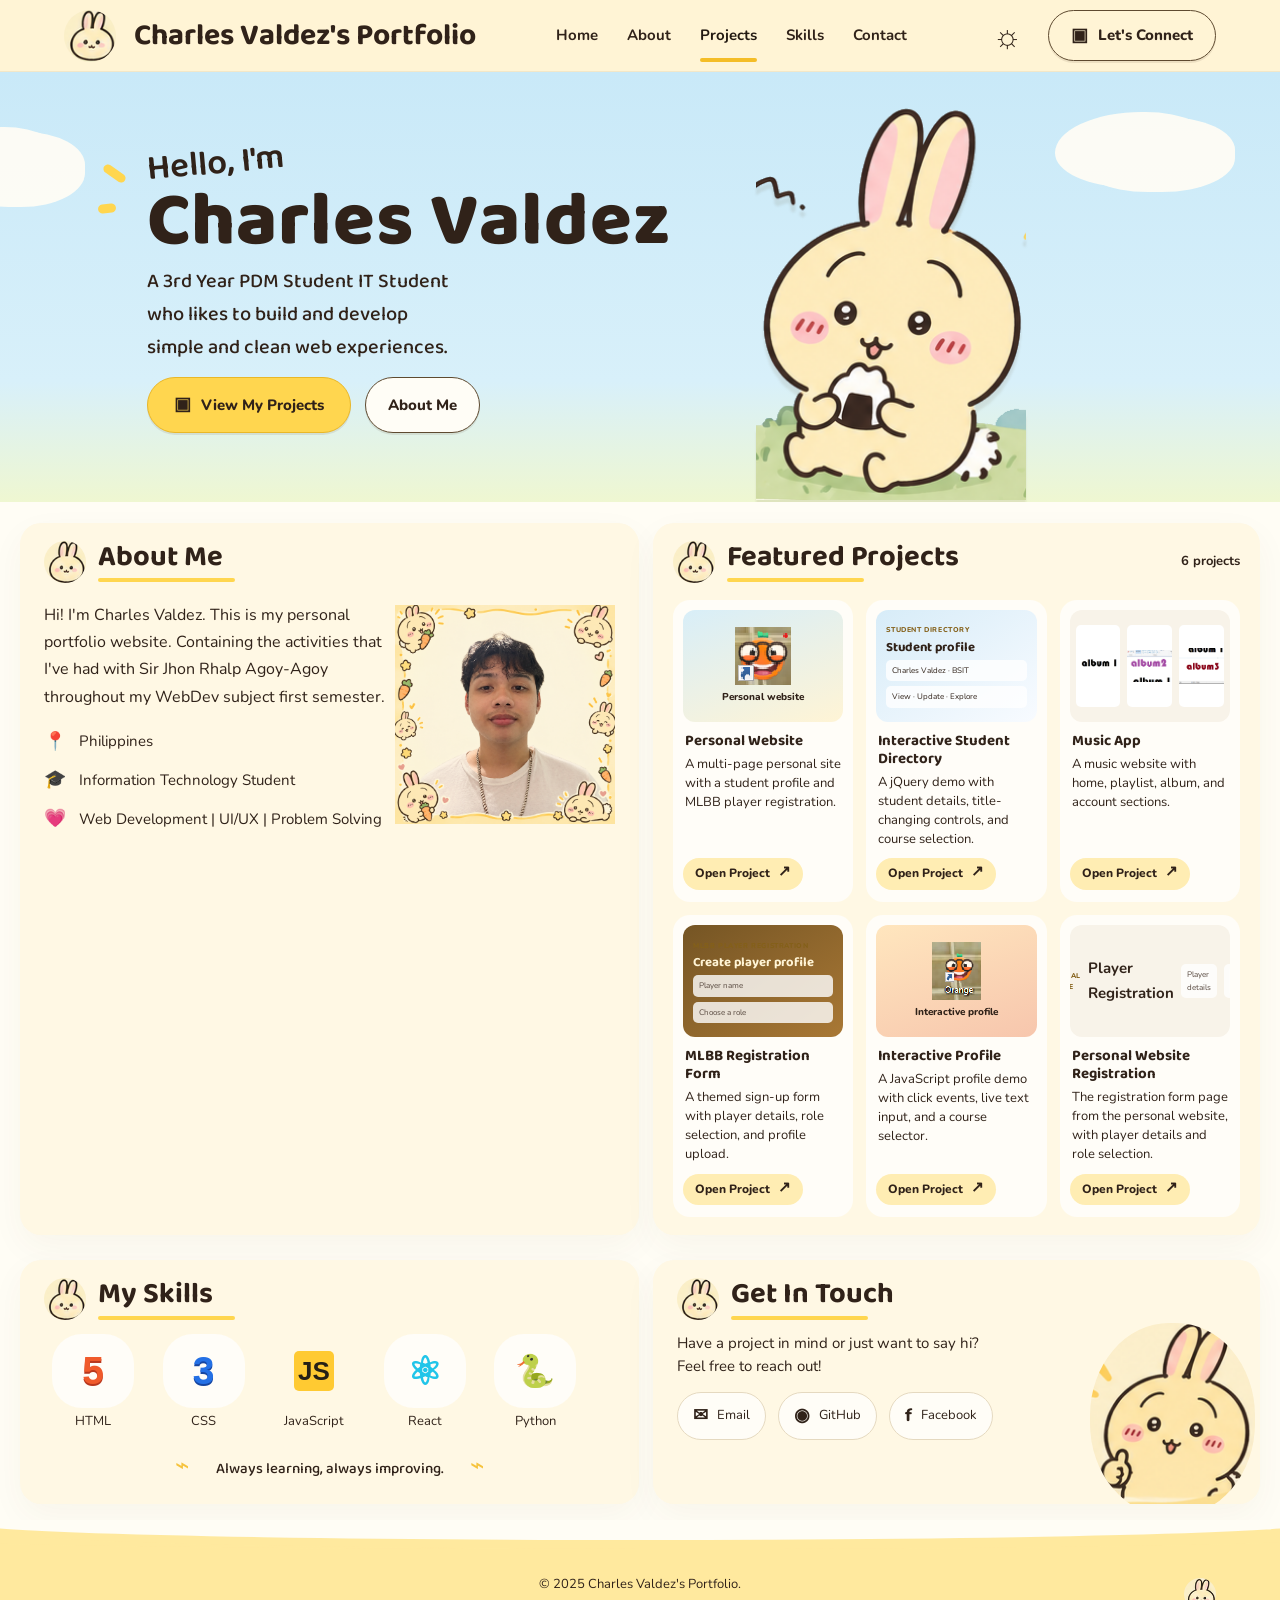
==== usagi-portfolio/index.html @ b6baafef "Add files via upload" ====
<!doctype html>
<html lang="en">
  <head>
    <meta charset="utf-8">
    <meta name="viewport" content="width=device-width,initial-scale=1">
    <meta name="theme-color" content="#fff4d5">
    <meta name="description" content="Charles Valdez's pastel portfolio — a passionate developer who loves building simple, clean, useful web experiences.">
    <title>Charles Valdez's Portfolio</title>
    <link rel="preconnect" href="https://fonts.googleapis.com">
    <link rel="preconnect" href="https://fonts.gstatic.com" crossorigin>
    <link href="https://fonts.googleapis.com/css2?family=Baloo+2:wght@400;500;600;700;800&family=Nunito:wght@400;500;600;700;800&display=swap" rel="stylesheet">
    <link rel="stylesheet" href="styles.css">
  </head>
  <body>
    <header class="site-header"><a class="brand" href="#home"><img src="assets/usagi-logo.png" alt=""><span>Charles Valdez's Portfolio</span></a><button class="menu-toggle" aria-label="Open navigation" aria-expanded="false"><span></span><span></span><span></span></button>
      <nav class="nav" aria-label="Main navigation"><a class="active" href="#home">Home</a><a href="#about">About</a><a href="#projects">Projects</a><a href="#skills">Skills</a><a href="#contact">Contact</a></nav>
      <div class="header-actions"><button class="theme-toggle" aria-label="Toggle dark mode" title="Toggle dark mode">☼</button><a class="pill connect" href="#contact"><span class="briefcase">▣</span> Let's Connect</a></div>
    </header>
    <main id="home">
      <section class="hero">
        <div class="hero-copy"><span class="spark spark-one"></span><span class="spark spark-two"></span>
          <p class="eyebrow">Hello, I'm</p>
          <h1>Charles Valdez</h1>
          <p class="intro">
            A 3rd Year PDM Student IT Student<br class="desktop"> who likes to build and develop<br class="desktop">simple and clean web experiences.
          </p>
          <div class="hero-buttons"><a class="pill primary" href="#projects"><span class="briefcase">▣</span> View My Projects</a><a class="pill" href="#about">About Me</a></div>
        </div>
        <img class="hero-usagi" src="assets/usagi-hero.png" alt="Usagi holding a rice ball"></section>
      <div class="content-grid">
        <section class="panel about-panel" id="about">
          <div class="section-title"><img src="assets/usagi-logo.png" alt="">
            <div>
              <h2>About Me</h2>
              <span class="underline"></span></div>
          </div>
          <div class="about-content">
            <div>
              <p>Hi! I'm Charles Valdez. This is my personal portfolio website. Containing the activities that I've had with Sir Jhon Rhalp Agoy-Agoy throughout my WebDev subject first semester.</p>
              <ul class="facts">
                <li><span>📍</span> Philippines
                </li>
                <li><span>🎓</span> Information Technology Student
                </li>
                <li><span>💗</span> Web Development | UI/UX | Problem Solving
                </li>
              </ul>
            </div>
            <img src="assets/2ade667f-fbb0-4950-a310-0f967812a03e.png" alt="Usagi working on a laptop"></div>
        </section>
        <section class="panel projects-panel" id="projects">
          <div class="section-title"><img src="assets/usagi-logo.png" alt="">
            <div>
              <h2>Featured Projects</h2>
              <span class="underline"></span></div>
            <span class="view-all">6 projects</span></div>
          <div class="projects" id="projects-list">
            <article class="project-card">
              <div class="project-art preview-personal">
                <img class="preview-app-icon" src="projects/personal-website/idol.png" alt="" loading="lazy">
                <span>Personal website</span>
              </div>
              <h3>Personal Website</h3>
              <p>A multi-page personal site with a student profile and MLBB player registration.</p>
              <a class="small-pill" href="projects/personal-website/Home.html" target="_blank" rel="noreferrer">Open Project <span>↗</span></a>
            </article>
            <article class="project-card">
              <div class="project-art preview-directory">
                <span class="preview-kicker">STUDENT DIRECTORY</span>
                <strong>Student profile</strong>
                <span class="preview-line">Charles Valdez · BSIT</span>
                <span class="preview-line">View · Update · Explore</span>
              </div>
              <h3>Interactive Student Directory</h3>
              <p>A jQuery demo with student details, title-changing controls, and course selection.</p>
              <a class="small-pill" href="projects/student-directory/index.html" target="_blank" rel="noreferrer">Open Project <span>↗</span></a>
            </article>
            <article class="project-card">
              <div class="project-art preview-albums">
                <img src="projects/music-app/album1.png" alt="" loading="lazy">
                <img src="projects/music-app/album2.png" alt="" loading="lazy">
                <img src="projects/music-app/album3.png" alt="" loading="lazy">
              </div>
              <h3>Music App</h3>
              <p>A music website with home, playlist, album, and account sections.</p>
              <a class="small-pill" href="projects/music-app/home.html" target="_blank" rel="noreferrer">Open Project <span>↗</span></a>
            </article>
            <article class="project-card">
              <div class="project-art preview-registration">
                <span class="preview-kicker">MLBB PLAYER REGISTRATION</span>
                <strong>Create player profile</strong>
                <span class="form-preview-field">Player name</span>
                <span class="form-preview-field">Choose a role</span>
              </div>
              <h3>MLBB Registration Form</h3>
              <p>A themed sign-up form with player details, role selection, and profile upload.</p>
              <a class="small-pill" href="projects/mlbb-registration/Registration.html" target="_blank" rel="noreferrer">Open Project <span>↗</span></a>
            </article>
            <article class="project-card">
              <div class="project-art preview-profile">
                <img class="preview-app-icon" src="projects/interactive-profile/cute.png" alt="" loading="lazy">
                <span>Interactive profile</span>
              </div>
              <h3>Interactive Profile</h3>
              <p>A JavaScript profile demo with click events, live text input, and a course selector.</p>
              <a class="small-pill" href="projects/interactive-profile/Valdez.html" target="_blank" rel="noreferrer">Open Project <span>↗</span></a>
            </article>
            <article class="project-card">
              <div class="project-art preview-albums">
                <span class="preview-kicker">PERSONAL WEBSITE</span>
                <strong>Player Registration</strong>
                <span class="form-preview-field">Player details</span>
                <span class="form-preview-field">Choose a role</span>
              </div>
              <h3>Personal Website Registration</h3>
              <p>The registration form page from the personal website, with player details and role selection.</p>
              <a class="small-pill" href="projects/personal-website/Registration.html" target="_blank" rel="noreferrer">Open Project <span>↗</span></a>
            </article>
          </div>
        </section>
        <section class="panel skills-panel" id="skills">
          <div class="section-title"><img src="assets/usagi-logo.png" alt="">
            <div>
              <h2>My Skills</h2>
              <span class="underline"></span></div>
          </div>
          <div class="skills">
            <div class="skill"><span class="skill-icon html">5</span><span>HTML</span></div>
            <div class="skill"><span class="skill-icon css">3</span><span>CSS</span></div>
            <div class="skill"><span class="skill-icon js">JS</span><span>JavaScript</span></div>
            <div class="skill"><span class="skill-icon react">⚛</span><span>React</span></div>
            <div class="skill"><span class="skill-icon python">🐍</span><span>Python</span></div>
          </div>
          <p class="learning"><span>⌁</span> Always learning, always improving. <span>⌁</span></p>
        </section>
        <section class="panel contact-panel" id="contact">
          <div class="section-title"><img src="assets/usagi-logo.png" alt="">
            <div>
              <h2>Get In Touch</h2>
              <span class="underline"></span></div>
          </div>
          <p>
            Have a project in mind or just want to say hi?<br>Feel free to reach out!
          </p>
          <div class="contact-links"><a href="https://mail.google.com/mail/?view=cm&amp;fs=1&amp;to=charlesjuliannvaldez22%40gmail.com" target="_blank" rel="noreferrer"><span>✉</span> Email</a><a href="https://github.com/sijeu" target="_blank" rel="noreferrer"><span>◉</span> GitHub</a><a href="https://www.facebook.com/charlesnevatrippin" target="_blank" rel="noreferrer"><span>f</span> Facebook</a></div>
          <img class="contact-usagi" src="assets/usagi-contact.png" alt="Usagi waving hello"></section>
      </div>
    </main>
    <footer>
      <div class="footer-hills"></div>
      <p>
        © 2025 Charles Valdez's Portfolio.
      </p>
      <div class="footer-icons"><img src="assets/usagi-logo.png" alt=""></div>
    </footer>
    <script src="script.js"></script></body>
</html>
---- usagi-portfolio/styles.css ----
:root {
  --cream: #fff4d5;
  --paper: #fffdf5;
  --ink: #302219;
  --gold: #ffd64f;
  --gold-deep: #f4bd27;
  --sky: #cceafa;
  --panel: #fff8e4;
  --line: #e6d7b6;
  --muted: #594a40;
  --shadow: 0 12px 35px #6046190b;
}

* {
  box-sizing: border-box;
}

html {
  scroll-behavior: smooth;
  scroll-padding-top: 88px;
}

body {
  margin: 0;
  background: var(--paper);
  color: var(--ink);
  font-family: Nunito, Arial, sans-serif;
  font-size: 15px;
  line-height: 1.65;
}

.site-header {
  height: 72px;
  position: sticky;
  z-index: 10;
  top: 0;
  background: var(--cream);
  display: flex;
  align-items: center;
  padding: 0 max(calc((100vw - 1240px)/2), 5%);
  gap: 34px;
  border-bottom: 1px solid #f2e7c8;
}

.brand {
  display: flex;
  align-items: center;
  gap: 18px;
  text-decoration: none;
  color: var(--ink);
  white-space: nowrap;
  font: 700 30px 'Baloo 2', sans-serif;
}

.brand img {
  width: 52px;
  height: 52px;
  object-fit: cover;
  border-radius: 50%;
}

.nav {
  display: flex;
  align-items: center;
  gap: 29px;
  margin: auto;
  font-weight: 700;
}

.nav a {
  position: relative;
  color: var(--ink);
  text-decoration: none;
  padding: 22px 0;
}

.nav a:hover, .nav a.active {
  color: #221911;
}

.nav a.active:after {
  content: "";
  position: absolute;
  bottom: 8px;
  height: 4px;
  border-radius: 5px;
  background: var(--gold-deep);
  left: 0;
  right: 0;
}

.header-actions {
  display: flex;
  align-items: center;
  gap: 20px;
}

.theme-toggle {
  border: 0;
  background: transparent;
  color: var(--ink);
  font-size: 32px;
  line-height: 1;
  cursor: pointer;
}

.pill {
  display: inline-flex;
  align-items: center;
  gap: 10px;
  text-decoration: none;
  color: var(--ink);
  border: 1.5px solid #5e4a30;
  border-radius: 99px;
  padding: 10px 22px;
  background: #fffdf6;
  font-weight: 800;
  box-shadow: 0 2px 0 #4f38251a;
}

.connect {
  background: transparent;
}

.briefcase {
  font-size: 18px;
}

.menu-toggle {
  display: none;
}

.hero {
  height: 430px;
  position: relative;
  overflow: hidden;
  background: linear-gradient(180deg, #c9e9f8 0%, #d8f0fa 72%, #eff7d1 100%);
  display: flex;
  align-items: center;
  padding: 20px max(calc((100vw - 1200px)/2 + 105px), 11.5%);
}

.hero:before, .hero:after {
  content: "";
  position: absolute;
  width: 140px;
  height: 75px;
  border-radius: 60% 48% 50% 50%;
  background: #fffdf5;
  opacity: .94;
  filter: drop-shadow(20px 5px 0 #fffdf5);
  top: 55px;
  left: -75px;
}

.hero:after {
  width: 160px;
  left: auto;
  right: 65px;
  top: 40px;
}

.hero-copy {
  position: relative;
  z-index: 2;
}

.eyebrow {
  font: 600 35px 'Baloo 2', sans-serif;
  margin: 0 0 -12px;
  transform: rotate(-5deg);
  transform-origin: left;
}

.hero h1 {
  font: 800 76px/.98 'Baloo 2', sans-serif;
  margin: 0 0 6px;
  letter-spacing: 1px;
}

.intro {
  font: 500 20px/1.65 'Baloo 2', sans-serif;
  margin: 0 0 13px;
}

.hero-buttons {
  display: flex;
  gap: 14px;
}

.primary {
  background: var(--gold);
  border-color: #e9b729;
  padding: 12px 26px;
}

.hero-usagi {
  position: absolute;
  z-index: 1;
  width: 292px;
  height: 400px;
  object-fit: contain;
  right: 19%;
  bottom: 2px;
  filter: drop-shadow(0 7px 1px #5b45221a);
}

.spark {
  position: absolute;
  background: var(--gold);
  width: 25px;
  height: 9px;
  border-radius: 9px;
  transform: rotate(35deg);
  left: -45px;
  top: 28px;
}

.spark-two {
  left: -49px;
  top: 63px;
  transform: rotate(-7deg);
  width: 18px;
}

.content-grid {
  max-width: 1240px;
  margin: 0 auto;
  padding: 21px 0 16px;
  display: grid;
  grid-template-columns: 1.02fr 1fr;
  gap: 25px 14px;
}

.panel {
  border-radius: 21px;
  background: var(--panel);
  padding: 18px 24px;
  position: relative;
  overflow: hidden;
  box-shadow: var(--shadow);
  scroll-margin-top: 88px;
}

.about-panel, .projects-panel {
  min-height: 337px;
}

.section-title {
  display: flex;
  align-items: center;
  gap: 12px;
  margin-bottom: 12px;
}

.section-title>img {
  height: 42px;
  width: 42px;
  object-fit: cover;
  border-radius: 50%;
}

.section-title h2 {
  font: 700 29px/1.1 'Baloo 2', sans-serif;
  margin: 0;
}

.underline {
  display: block;
  width: 137px;
  height: 4px;
  border-radius: 4px;
  background: var(--gold);
  margin-top: 5px;
}

.about-content {
  display: grid;
  grid-template-columns: 1.25fr .8fr;
  gap: 8px;
  align-items: center;
}

.about-content p {
  font-size: 16px;
  line-height: 1.7;
  margin: 7px 0 16px;
}

.about-content>img {
  width: 100%;
  height: 235px;
  object-fit: contain;
  mix-blend-mode: multiply;
}

.facts {
  padding: 0;
  margin: 0;
  list-style: none;
  display: grid;
  gap: 9px;
}

.facts li {
  display: flex;
  align-items: center;
  gap: 13px;
}

.facts li span {
  font-size: 18px;
}

.projects-panel {
  padding: 18px 20px;
}

.projects-panel .section-title {
  margin-bottom: 17px;
}

.view-all {
  margin-left: auto;
  white-space: nowrap;
  text-decoration: none;
  color: var(--ink);
  font-size: 13px;
  font-weight: 700;
}

.view-all span {
  font-size: 20px;
  margin-left: 7px;
}

.projects {
  display: grid;
  grid-template-columns: repeat(3, minmax(0, 1fr));
  gap: 13px;
}

.project-card {
  background: #fffdf8;
  border-radius: 17px;
  padding: 10px 10px 12px;
  min-width: 0;
  display: flex;
  flex-direction: column;
}

.project-art {
  height: 112px;
  border-radius: 12px;
  position: relative;
  overflow: hidden;
  display: flex;
  align-items: center;
  justify-content: center;
}

.preview-personal, .preview-profile {
  flex-direction: column;
  gap: 4px;
  color: #302219;
  font-size: 10px;
  font-weight: 800;
}

.preview-personal {
  background: linear-gradient(160deg, #d8eef8, #fff4d5);
}

.preview-profile {
  background: linear-gradient(160deg, #ffe6be, #f7c6ad);
}

.preview-app-icon {
  width: 58px;
  height: 58px;
  object-fit: contain;
  image-rendering: pixelated;
}

.preview-directory {
  align-items: stretch;
  flex-direction: column;
  gap: 5px;
  padding: 10px;
  color: #302219;
  background: linear-gradient(145deg, #d7ecf8, #f8fbff);
}

.preview-kicker {
  color: #846019;
  font-size: 7px;
  font-weight: 800;
  letter-spacing: .6px;
}

.preview-directory strong, .preview-registration strong {
  font: 700 13px/1.1 'Baloo 2', sans-serif;
}

.preview-line, .form-preview-field {
  padding: 4px 6px;
  border-radius: 5px;
  background: #ffffffcc;
  font-size: 8px;
}

.preview-albums {
  gap: 7px;
  padding: 8px;
  background: #f8f3e9;
}

.preview-albums img {
  width: 31%;
  height: 86%;
  object-fit: contain;
  border-radius: 5px;
  background: white;
}

.preview-registration {
  align-items: stretch;
  flex-direction: column;
  gap: 5px;
  padding: 10px;
  color: #fff4d5;
  background: linear-gradient(145deg, #755524, #a97835);
}

.form-preview-field {
  color: #594a40;
}

.project-card h3 {
  font: 700 15px/1.2 'Baloo 2', sans-serif;
  margin: 10px 2px 5px;
}

.project-card p {
  font-size: 13px;
  line-height: 1.45;
  margin: 0 2px 10px;
  min-height: 72px;
}

.small-pill {
  display: inline-flex;
  align-self: flex-start;
  gap: 8px;
  background: #ffedb3;
  border-radius: 99px;
  padding: 6px 12px;
  text-decoration: none;
  color: var(--ink);
  font-size: 12px;
  font-weight: 800;
  margin-top: auto;
}

.small-pill span {
  font-size: 15px;
  line-height: 1;
}

.skills-panel, .contact-panel {
  min-height: 226px;
}

.skills-panel {
  padding: 18px 24px;
}

.skills {
  display: flex;
  justify-content: space-between;
  max-width: 540px;
  gap: 12px;
  padding: 2px 8px;
}

.skill {
  display: grid;
  justify-items: center;
  gap: 3px;
  font-size: 13px;
}

.skill-icon {
  width: 82px;
  height: 74px;
  border-radius: 30px;
  background: #fffdf8;
  display: grid;
  place-items: center;
  font: bold 39px Arial, sans-serif;
}

.html {
  color: #f05a2b;
  text-shadow: 0 2px #b8371d;
}

.css {
  color: #2470e5;
  text-shadow: 0 2px #1645a0;
}

.js {
  font-size: 26px;
  background: #ffca32;
  color: #252016;
  width: 40px;
  height: 40px;
  border-radius: 5px;
  margin: 17px 21px;
}

.react {
  color: #21c5e9;
}

.python {
  font-size: 32px;
}

.learning {
  text-align: center;
  margin: 12px 0 0;
  font: 500 15px 'Baloo 2', sans-serif;
}

.learning span {
  color: #f6c33c;
  font-size: 24px;
  padding: 0 24px;
}

.contact-panel {
  padding: 18px 24px;
}

.contact-panel>p {
  margin: 7px 0 15px;
  line-height: 1.5;
}

.contact-links {
  display: flex;
  gap: 12px;
}

.contact-links a {
  display: inline-flex;
  align-items: center;
  gap: 9px;
  text-decoration: none;
  color: var(--ink);
  font-size: 13px;
  background: #fffdf7;
  border: 1px solid #e5d9c0;
  border-radius: 99px;
  padding: 8px 15px;
  position: relative;
  z-index: 2;
}

.contact-links a span {
  font-size: 18px;
  font-weight: 800;
}

.contact-usagi {
  position: absolute;
  width: 165px;
  height: 193px;
  object-fit: cover;
  object-position: center;
  border-radius: 48%;
  right: 5px;
  bottom: -12px;
  mix-blend-mode: multiply;
}

footer {
  height: 100px;
  position: relative;
  background: #ffe99e;
  display: grid;
  place-items: center;
  overflow: hidden;
  margin-top: 0;
}

footer p {
  position: relative;
  z-index: 1;
  font-size: 13px;
  margin: 30px 0 0;
}

footer p span {
  color: #f46a68;
  font-size: 18px;
}

.footer-hills {
  position: absolute;
  left: -3%;
  right: -3%;
  height: 34px;
  top: -14px;
  background: var(--paper);
  border-radius: 0 0 50% 50%;
  box-shadow: 70px 12px 0 -3px #ffe99e, -100px 13px 0 -4px #ffe99e;
}

.footer-icons {
  position: absolute;
  right: 5%;
  bottom: 10px;
  display: flex;
  align-items: center;
  gap: 6px;
}

.footer-icons img {
  height: 32px;
  width: 32px;
  border-radius: 50%;
}

.footer-icons span {
  font-size: 22px;
}

body.dark {
  --cream: #302c35;
  --paper: #25242a;
  --ink: #f9efdc;
  --panel: #35323a;
  --muted: #e3d9c8;
  --line: #5b5360;
  background: var(--paper);
}

body.dark .site-header, body.dark .panel {
  border-color: #48434d;
}

body.dark .project-card, body.dark .pill, body.dark .contact-links a {
  background: #403c45;
  color: var(--ink);
  border-color: #625a67;
}

body.dark .hero {
  filter: saturate(.8) brightness(.8);
}

body.dark .section-title img {
  mix-blend-mode: normal;
}

body.dark footer {
  background: #49424b;
}

body.dark .footer-hills {
  background: var(--paper);
}

@media(max-width:1100px) {
  .site-header {
    gap: 20px;
    padding-inline: 3%;
  }

  .brand {
    font-size: 25px;
    gap: 10px;
  }

  .nav {
    gap: 18px;
  }

  .content-grid {
    padding-inline: 20px;
  }

  .hero-usagi {
    right: 12%;
  }

  .project-art {
    height: 90px;
  }

  .project-card {
    padding: 8px;
  }

  .project-card h3 {
    font-size: 13px;
  }

  .project-card p {
    font-size: 12px;
  }
}

@media(max-width:760px) {
  html {
    scroll-padding-top: 70px;
  }

  .site-header {
    height: 66px;
    padding: 0 18px;
    gap: 10px;
  }

  .brand {
    font-size: 23px;
    gap: 9px;
    margin-right: auto;
  }

  .brand img {
    width: 42px;
    height: 42px;
  }

  .menu-toggle {
    display: grid;
    border: 0;
    background: none;
    gap: 5px;
    padding: 8px;
  }

  .menu-toggle span {
    height: 2px;
    width: 23px;
    background: var(--ink);
    border-radius: 3px;
  }

  .nav {
    display: none;
    position: absolute;
    left: 0;
    right: 0;
    top: 65px;
    margin: 0;
    padding: 8px 20px 16px;
    background: var(--cream);
    box-shadow: 0 12px 16px #4a371b18;
    flex-direction: column;
    gap: 0;
    align-items: stretch;
  }

  .nav.open {
    display: flex;
  }

  .nav a {
    padding: 10px 5px;
  }

  .nav a.active:after {
    left: 5px;
    right: auto;
    width: 40px;
    bottom: 5px;
  }

  .header-actions {
    gap: 8px;
  }

  .theme-toggle {
    font-size: 26px;
  }

  .connect {
    display: none;
  }

  .hero {
    height: auto;
    min-height: 590px;
    padding: 52px 8% 305px;
    align-items: flex-start;
  }

  .hero h1 {
    font-size: 65px;
  }

  .eyebrow {
    font-size: 29px;
  }

  .intro {
    font-size: 18px;
  }

  .hero-usagi {
    width: 242px;
    height: 300px;
    right: calc(50% - 120px);
    bottom: 0;
  }

  .content-grid {
    display: flex;
    flex-direction: column;
    padding: 15px;
    gap: 14px;
  }

  .panel {
    padding: 17px;
    border-radius: 18px;
  }

  .about-panel, .projects-panel {
    min-height: unset;
  }

  .about-content {
    grid-template-columns: 1fr .75fr;
  }

  .about-content p {
    font-size: 14px;
  }

  .about-content>img {
    height: 190px;
  }

  .facts {
    font-size: 13px;
  }

  .facts li {
    gap: 8px;
  }

  .projects-panel {
    padding: 16px 12px;
  }

  .projects {
    gap: 8px;
    grid-template-columns: repeat(2, minmax(0, 1fr));
  }

  .project-card {
    padding: 7px;
  }

  .project-art {
    height: 83px;
  }

  .project-card h3 {
    font-size: 12px;
    white-space: normal;
  }

  .project-card p {
    font-size: 11px;
    min-height: 48px;
  }

  .small-pill {
    font-size: 10px;
    padding: 5px 8px;
  }

  .skills-panel, .contact-panel {
    min-height: unset;
  }

  .skill-icon {
    width: 58px;
    height: 54px;
    border-radius: 20px;
    font-size: 30px;
  }

  .js {
    width: 34px;
    height: 34px;
    margin: 10px 12px;
    font-size: 21px;
  }

  .skill {
    font-size: 11px;
  }

  .learning {
    font-size: 13px;
  }

  .learning span {
    padding: 0 7px;
  }

  .contact-panel {
    min-height: 215px;
  }

  .contact-links {
    gap: 6px;
  }

  .contact-links a {
    padding: 7px 11px;
    font-size: 12px;
  }

  .contact-usagi {
    width: 115px;
    height: 132px;
    right: 0;
    bottom: -9px;
  }

  footer {
    height: 95px;
    text-align: center;
    padding: 0 60px;
  }

  footer p {
    font-size: 11px;
    margin-top: 24px;
  }

  .footer-icons {
    right: 10px;
  }
}

@media(max-width:400px) {
  .brand {
    font-size: 20px;
  }

  .theme-toggle {
    font-size: 23px;
  }

  .projects {
    grid-template-columns: 1fr;
  }

  .project-card {
    display: grid;
    grid-template-columns: 95px 1fr;
    column-gap: 10px;
    align-items: center;
  }

  .project-art {
    grid-row: 1/4;
    height: 80px;
  }

  .project-card h3 {
    margin: 0;
  }

  .project-card p {
    min-height: unset;
    margin: 3px 0;
  }

  .small-pill {
    justify-self: start;
  }

  .section-title h2 {
    font-size: 26px;
  }

  .view-all {
    font-size: 11px;
  }
}
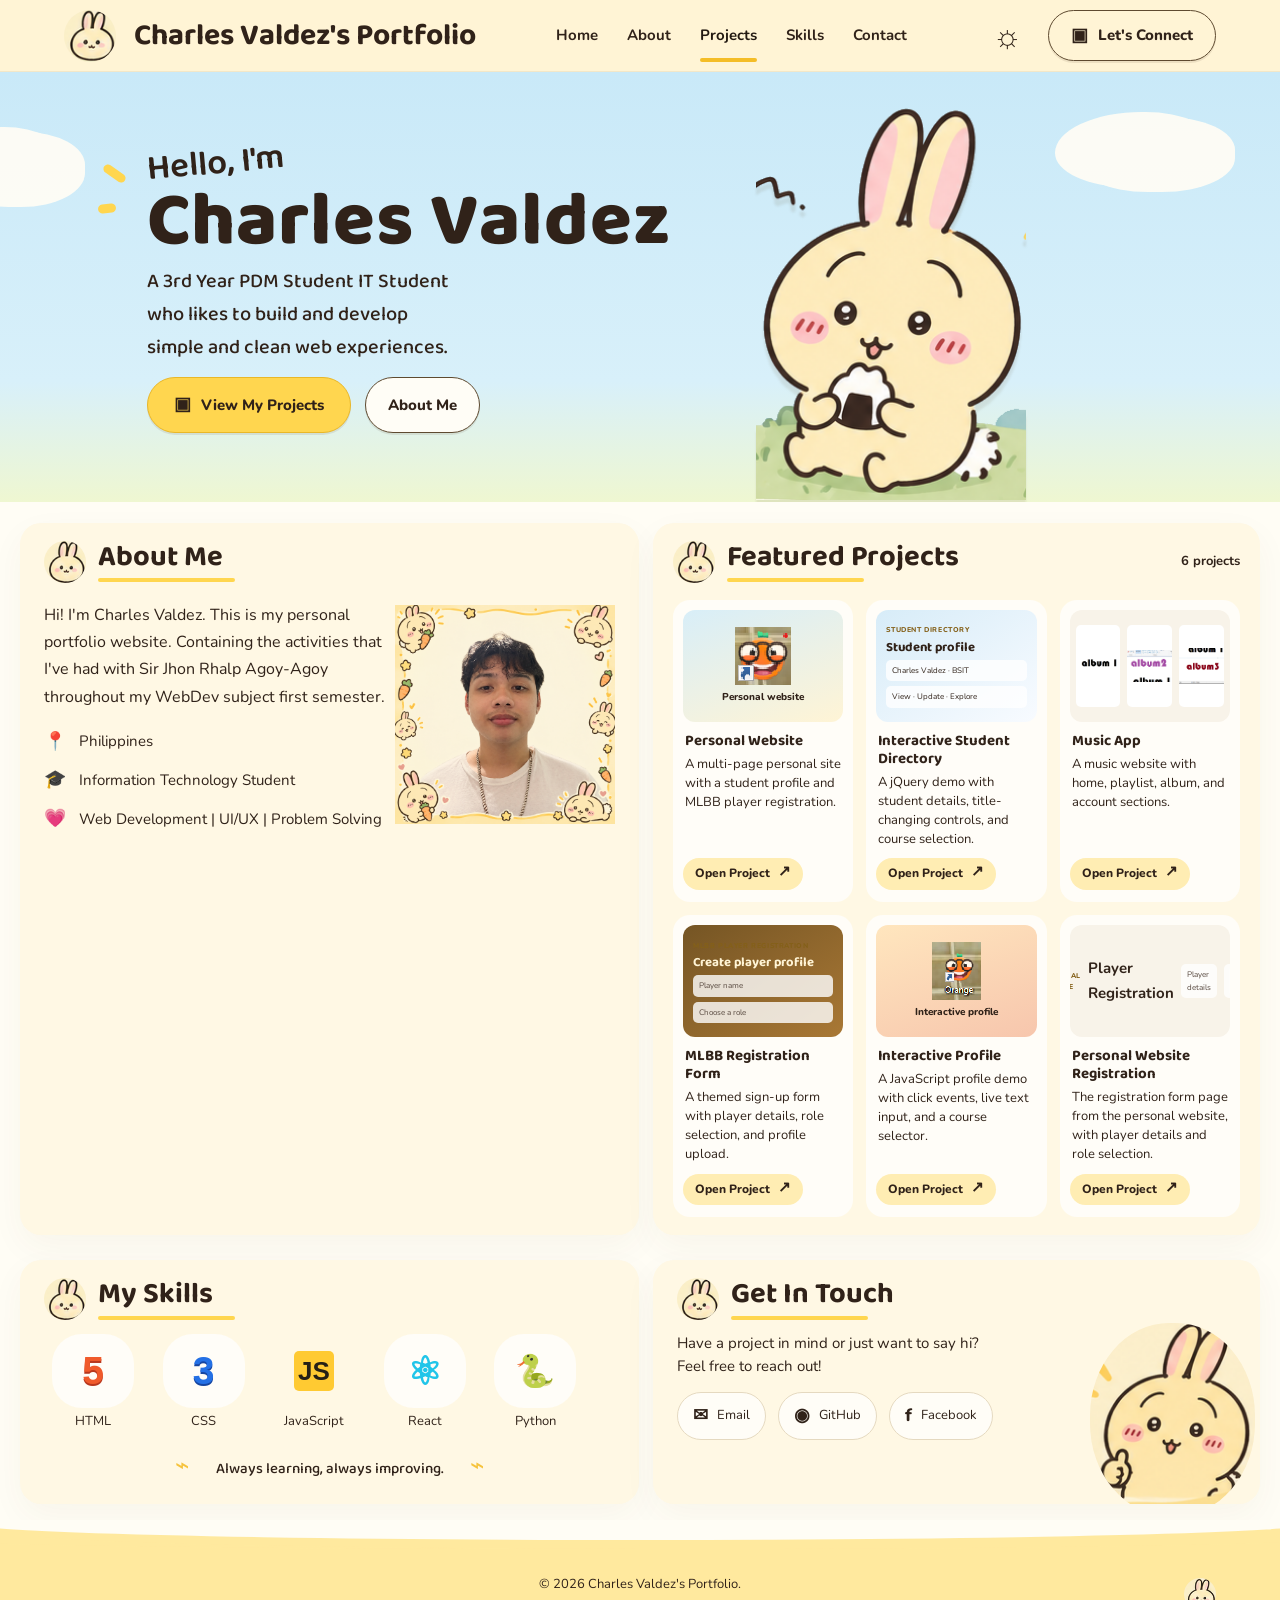
==== commit 1f587541: "Update footer copyright year Updated the footer copyright year from 2025 to 2026." ====
--- a/usagi-portfolio/index.html
+++ b/usagi-portfolio/index.html
@@ -149,7 +149,7 @@
     <footer>
       <div class="footer-hills"></div>
       <p>
-        © 2025 Charles Valdez's Portfolio.
+        © 2026 Charles Valdez's Portfolio.
       </p>
       <div class="footer-icons"><img src="assets/usagi-logo.png" alt=""></div>
     </footer>
